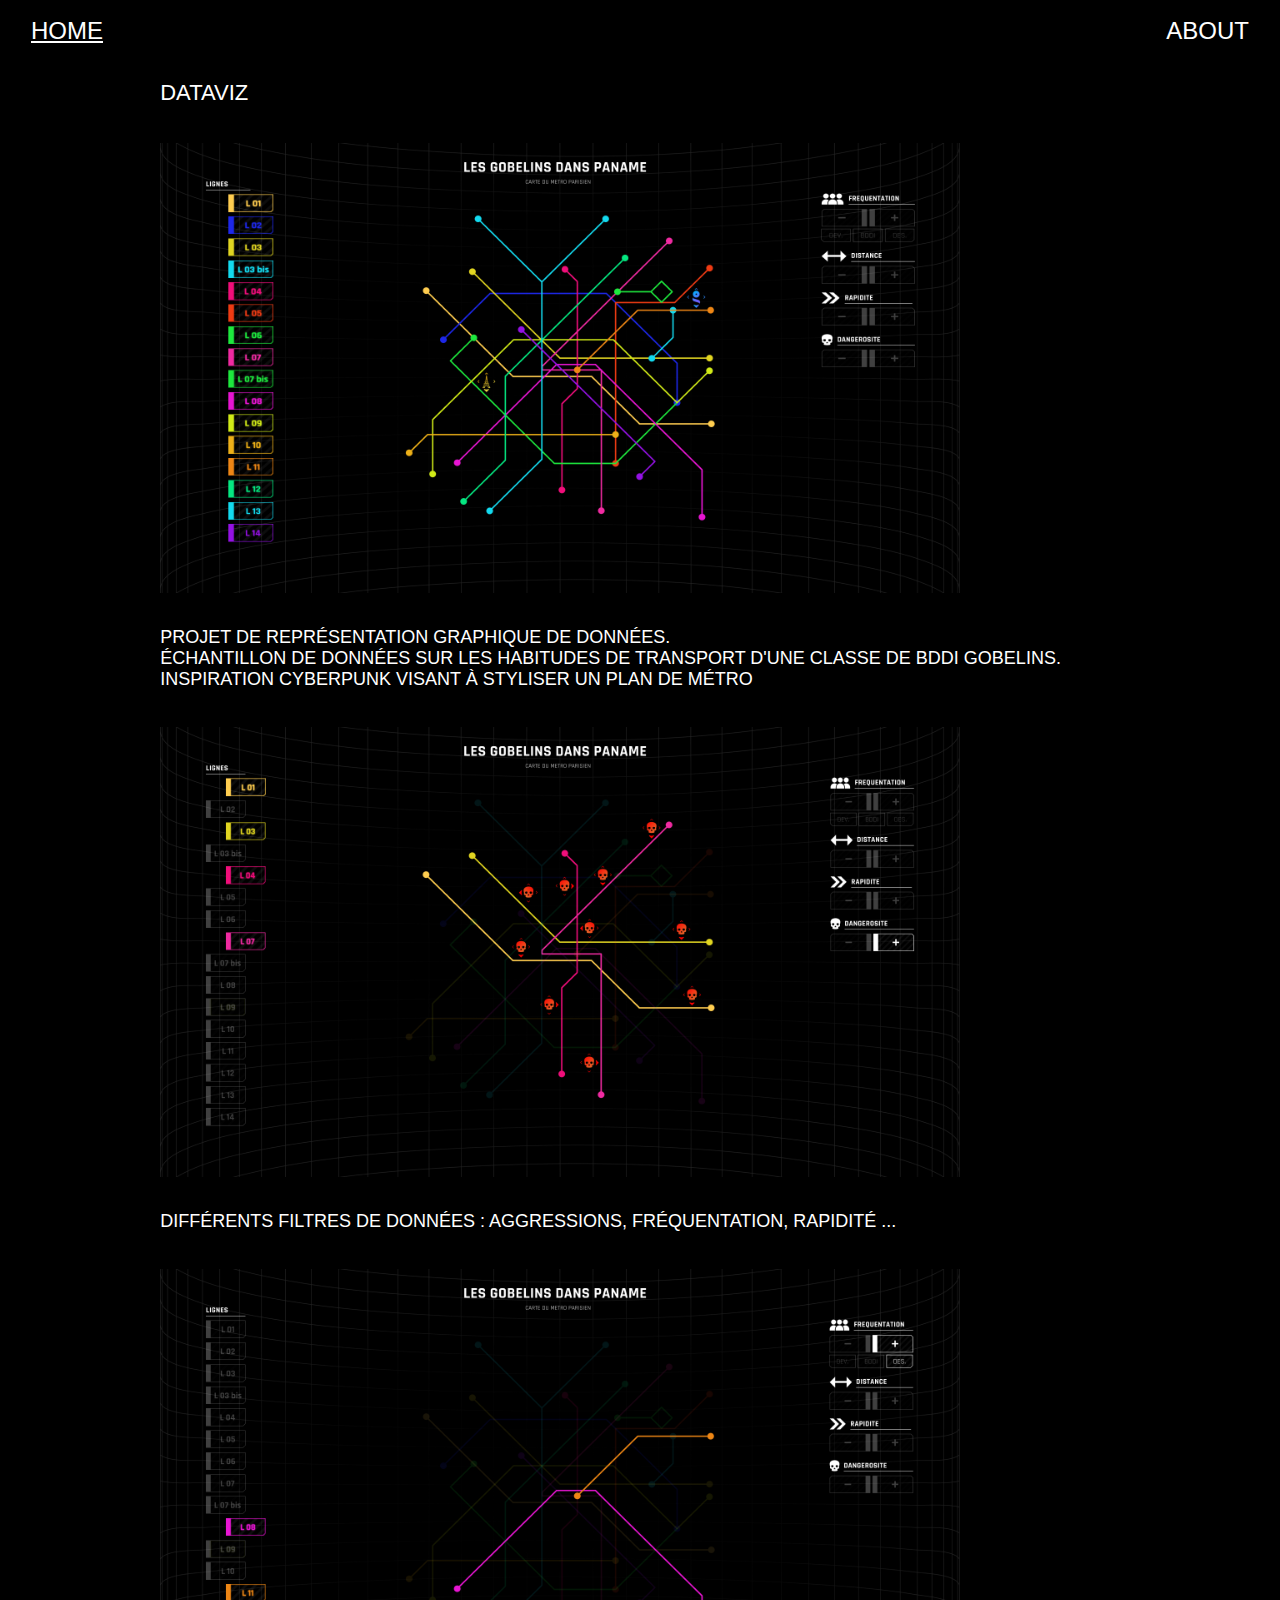
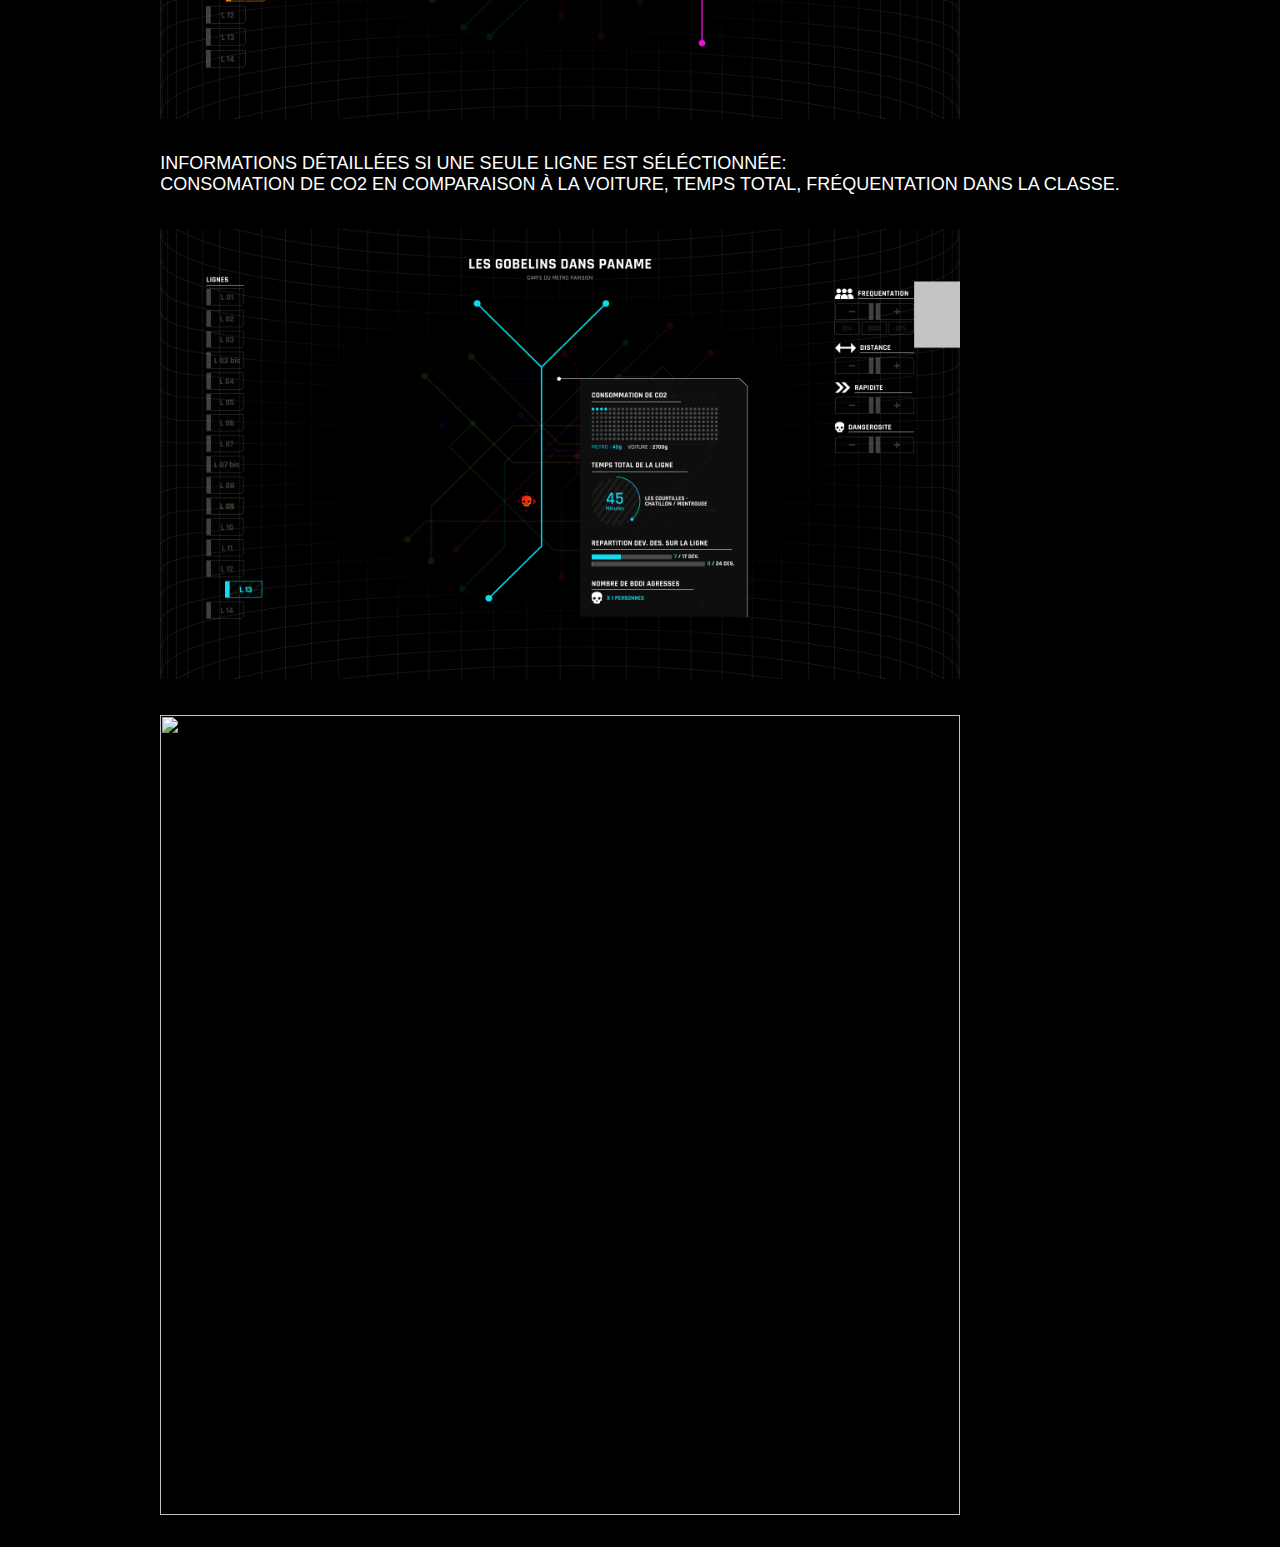
==== Dataviz.html @ bb178be0 "DatavizAdd" ====
<html>

<head>
  <meta charset="utf-8" />
  <link rel="stylesheet" href="styleportfolio.css">
  <title>BC PORTFOLIO</title>
</head>

<body>


    <header>

    <ul class="nav">
      <li>
        <a onclick="showMenu()" href="index.html" class="onglet one">Home</a>
      </li>
      <li>
        <a class="onglet two">about</a>
      </li>
    </ul>

  </header>

<div class="colonne">

  <h2>Dataviz</h2><br>
 <img src="PageDataviz/Carte1full.jpg">
 <p>Projet de représentation graphique de données.<br>
 échantillon de données sur les habitudes de transport d'une classe de BDDI Gobelins.<br>
 Inspiration cyberpunk visant à styliser un plan de métro<br><br></p>
 <img src="PageDataviz/Carte2Aggression.jpg"><br> 
 <p> Différents filtres de données : aggressions, fréquentation, rapidité ...<br><br> </p>
 <img src="PageDataviz/Carte3Frequentation.png"><br> 
 <p>Informations détaillées si une seule ligne est séléctionnée:<br>
    Consomation de co2 en comparaison à la voiture, temps total, fréquentation dans la classe.</p><br>
 <img src="PageDataviz/Carte4Solo.png"><br> <br> <br>
 <img src="pageDataviz/DesignSystem.png">
</div>

</html>
---- styleportfolio.css ----
html {
    height: 100%;
    transition: all 0.5s;
    text-transform: uppercase;
}

text {
    z-index: 2;
}

img{
    width: 800px;
    height: auto;
}

.imgcarre{
width: 400px;
height: auto;
}

.videoDMUN{
    width: 800px;
    height: auto;
    
}

video::-webkit-media-controls-panel {
    display: none !important;
    opacity: 1 !important;}

.colonne{
    width :fit-content;
    margin-left: auto;
    margin-right: auto;
    padding-bottom: 32px;
}

p{
    margin-top: 34px;
    margin-bottom: 16px;
    font-size: 18px;
}

h2{
    font-size: 22px;
    font-weight: normal;
}

video{
    width: 800px;
    height: auto;
    
}

li:nth-child(odd) img{
    right: 36%;
}
body {
    font-family: Arial, Helvetica, sans-serif;
    color: rgb(255, 255, 255);
    background-color: black;
    margin: 0;
    height: 100%;
}

header {
    /*margin: 15px 6px;*/
    padding: 15px 6px;
    z-index: 2px;
}

.Landing {
    position: absolute;
    width: 100%;
    height: 100%;
    z-index: -1;
}

.opacite {
    background: radial-gradient(circle, rgba(0, 0, 0, 0) 25%, rgb(2, 2, 2) 70%);
    height: 100%;
    width: 100%;
    z-index: -0.99;
    position: absolute;
}

.bruit {
    position: fixed;
    z-index: -1;
}

@media (min-aspect-ratio: 16/9) {
    .bruit{
        width: 100%;
        height: auto;
    }
}

@media (max-aspect-ratio: 16/9) {
    .bruit{
        width: auto;
        height: 100%;
    }
}




.nav {
    display: flex;
    flex-wrap: wrap;
    z-index: 10;
    font-size: 24px;
    resize: none;
}
    

ul {
    text-transform: uppercase;
    text-decoration: none;
    list-style: none;
    margin: 0;
    padding: 0;
    display: flex;
    flex-direction: row;
    justify-content: space-between;

}

li {
   margin: 2px 25px;
}

a {
    color: rgb(255, 255, 255);
}

a:hover {
    color: #ffffff;
}

.project a{
    color: rgb(0, 0, 0);
    text-decoration: auto;
    -webkit-text-stroke: 0.5px white;
    transition: color 0.5s;
    
}

.project a:hover{
    color: #ffffff;
    -webkit-text-stroke: 0px white;
}

.onglet {
    transition: all 0.5s;
}

.one:hover {
    transition: all 0.5s;
    color: rgb(255, 255, 255);
    text-decoration: line-through rgb(255, 255, 255);
}

.two:hover {
    transition: all 0.5s;
    color: rgb(255, 255, 255);
    text-decoration: line-through rgb(255, 255, 255);
}

.three:hover {
    transition: all 0.5s;
    color: rgb(255, 255, 255);
    text-decoration: line-through rgb(255, 255, 255);
}

.contact {
    position: absolute;
    bottom: 15px;
    right: 6px;
}

.logo {
    color: rgb(122, 122, 122);
}

main {z-index: 1;
    display: flex;
    opacity: 0;
    transition: opacity 1s;
    flex-direction: column;
    justify-content: space-around;
    height: 100%;
    position: absolute;
    pointer-events: none;
}
.mainopen{
    opacity: 1;
    display: flex;
    pointer-events: all;
}

.project {
    margin-top: 15px;
    line-height: 80px;
    font-weight: 900;
    font-size: calc(8vw + 5px);
    display: flex;
    flex-direction: column;
    -webkit-text-stroke: 0.5px rgb(255, 255, 255);
    color: black;
    transition: all 0.5s;
}

#un {
    transition: all 0.5s;
}
#deux {
    transition: all 0.5s;
}

#trois {
    transition: all 0.5s;
}

#quatre {
    transition: all 0.5s;
}

#cinq {
    transition: all 0.5s;
}

#six {
    transition: all 0.5s;
}

#sept {
    transition: all 0.5s;
}

#un:hover {
    color: #ffffff!important;
}

#un:hover img {
    opacity: 0.6;
    transform: rotate(-13deg) scale(1.5);
}

#deux:hover {
    color: #ffffff;
}

#deux:hover img{
    opacity: 0.6;
    transform: rotate(-13deg) scale(1.5);
}

#trois:hover {
    color: #ffffff;
}
#trois:hover img{
    opacity: 0.6;
    transform: rotate(-13deg) scale(1.5);
}

#quatre:hover {
    color: #ffffff;
}
#quatre:hover img{
    opacity: 0.6;
    transform: rotate(-13deg) scale(1.5);
}

#cinq:hover {
    color: #ffffff;
}
#cinq:hover img{
    opacity: 0.6;
    transform: rotate(-13deg) scale(1.5);
}

#six:hover {
    color: #ffffff;
}
#six:hover img{
    opacity: 0.6;
    transform: rotate(-13deg) scale(1.5);
}


#sept:hover {
    color: #ffffff;
}
#sept:hover img{
    opacity: 0.6;
    transform: rotate(-13deg) scale(1.5);
}


::selection {
    background-color: rgba(255, 255, 255, 0.5);
}

.banner{
    height: 50%;
    width: 100%;
    background-color: crimson;
}

img.banner{
    position: relative;
    left: 50%;
    transform: translate(-50%, 0);
    -ms-transform: translate(-50%, 0);
    -webkit-transform: translate(-50%, 0);
}

.underline {
    text-decoration: underline;
}

.diapo {
    height: 50%;
    width: 50%;
    background-color: aqua;
}

::-webkit-scrollbar{background-color: transparent;width: 5px;height: 0px;}
::-webkit-scrollbar-thumb{background:#ffffff}
::-webkit-scrollbar-thumb:hover{background:#ffffff}
::-webkit-scrollbar-thumb:active{background: #ffffff}
::-webkit-scrollbar-thumb:horizontal{background: transparent}
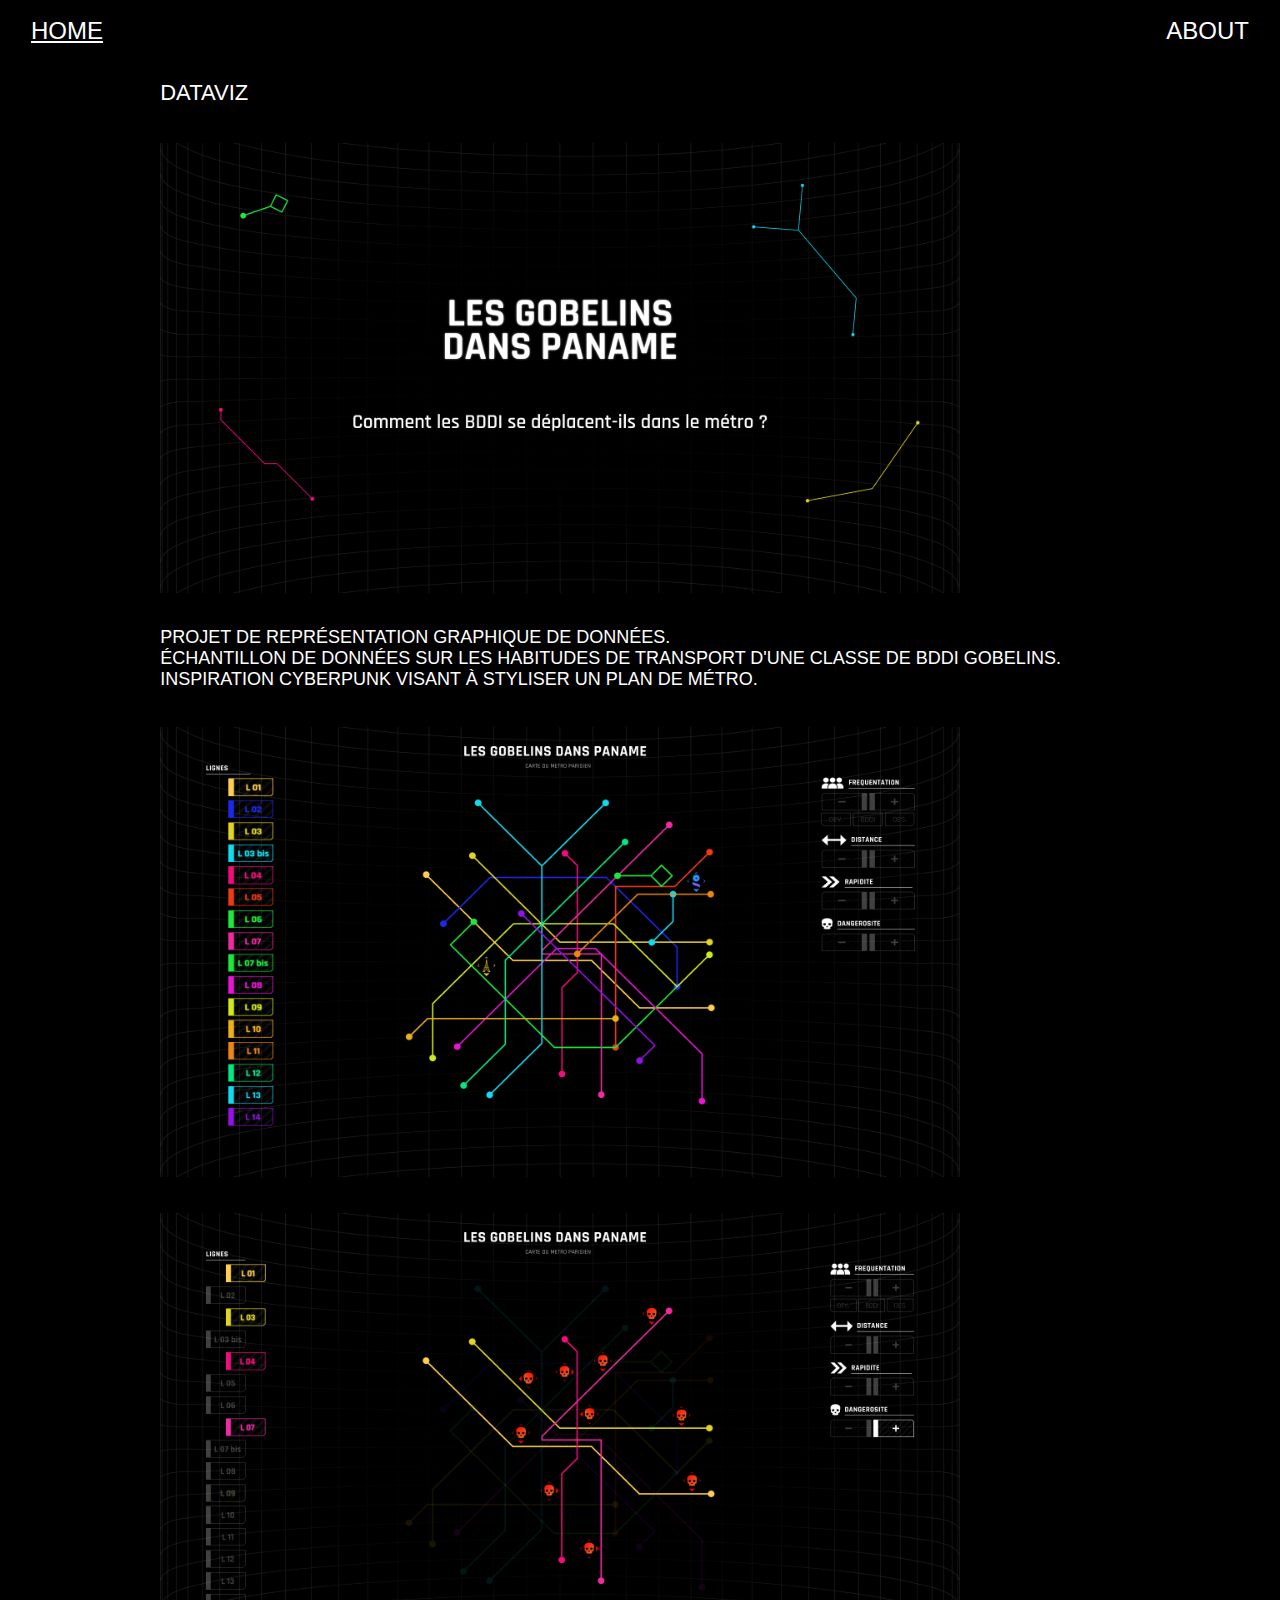
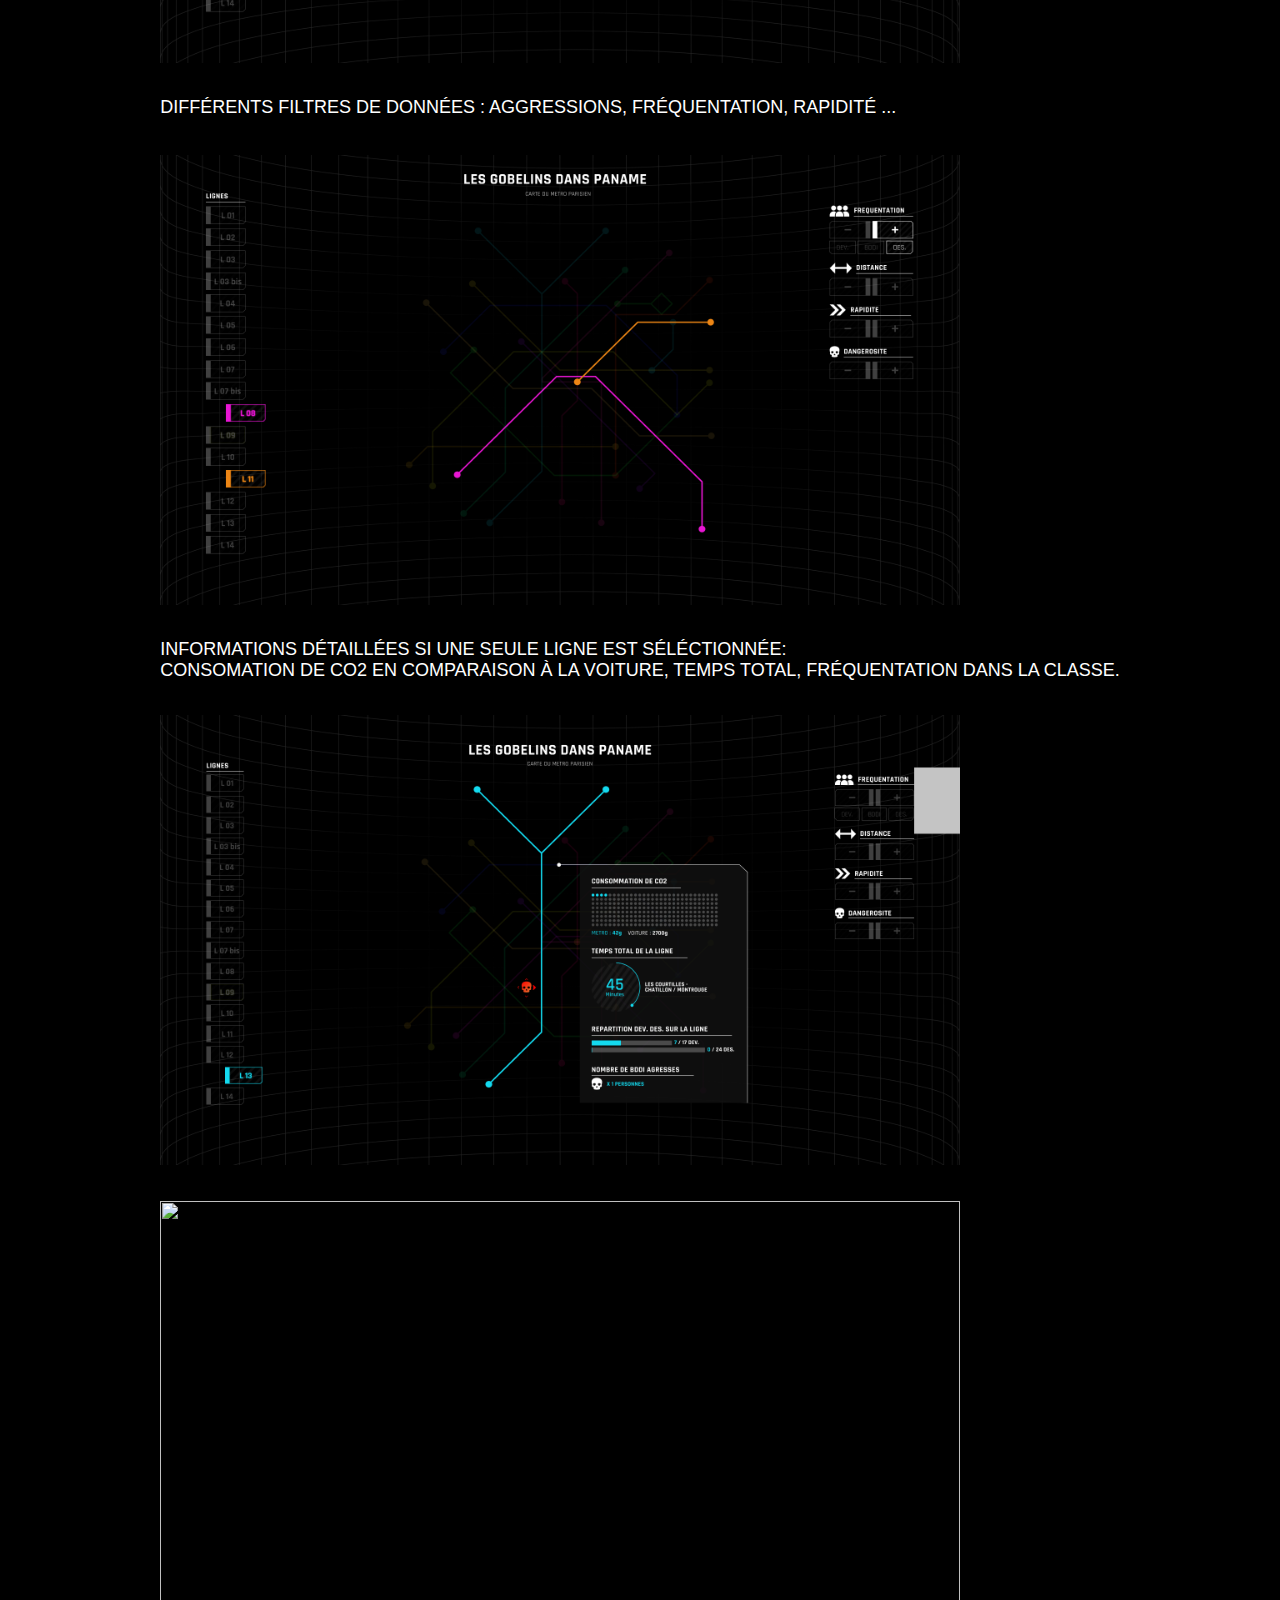
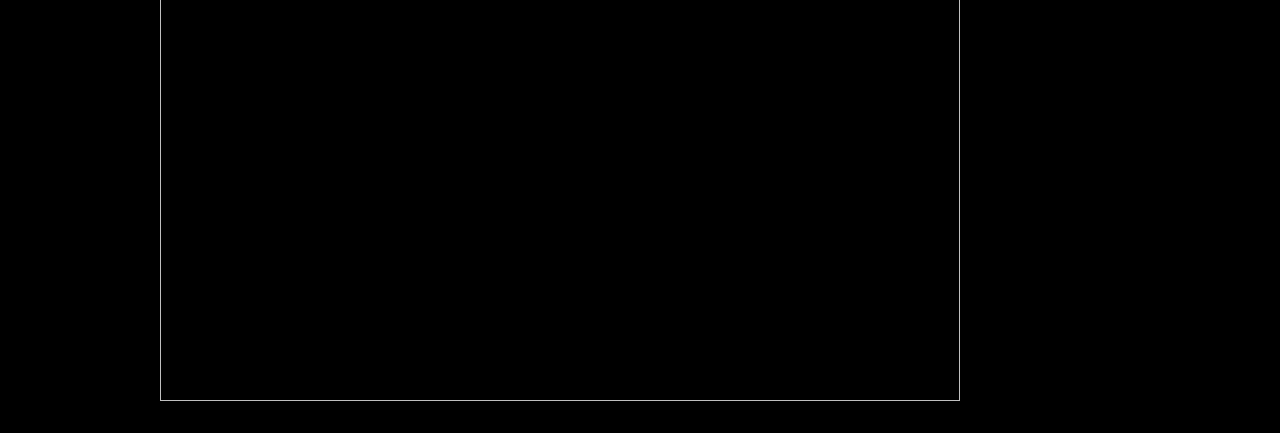
==== commit fc5d6e9d: "Dataviz2" ====
--- a/Dataviz.html
+++ b/Dataviz.html
@@ -25,10 +25,11 @@
 <div class="colonne">
 
   <h2>Dataviz</h2><br>
- <img src="PageDataviz/Carte1full.jpg">
+ <img src="PageDataviz/Cover.png">
  <p>Projet de représentation graphique de données.<br>
  échantillon de données sur les habitudes de transport d'une classe de BDDI Gobelins.<br>
- Inspiration cyberpunk visant à styliser un plan de métro<br><br></p>
+ Inspiration cyberpunk visant à styliser un plan de métro.<br><br></p>
+ <img src="PageDataviz/Carte1full.jpg"><br> <br> <br>
  <img src="PageDataviz/Carte2Aggression.jpg"><br> 
  <p> Différents filtres de données : aggressions, fréquentation, rapidité ...<br><br> </p>
  <img src="PageDataviz/Carte3Frequentation.png"><br> 
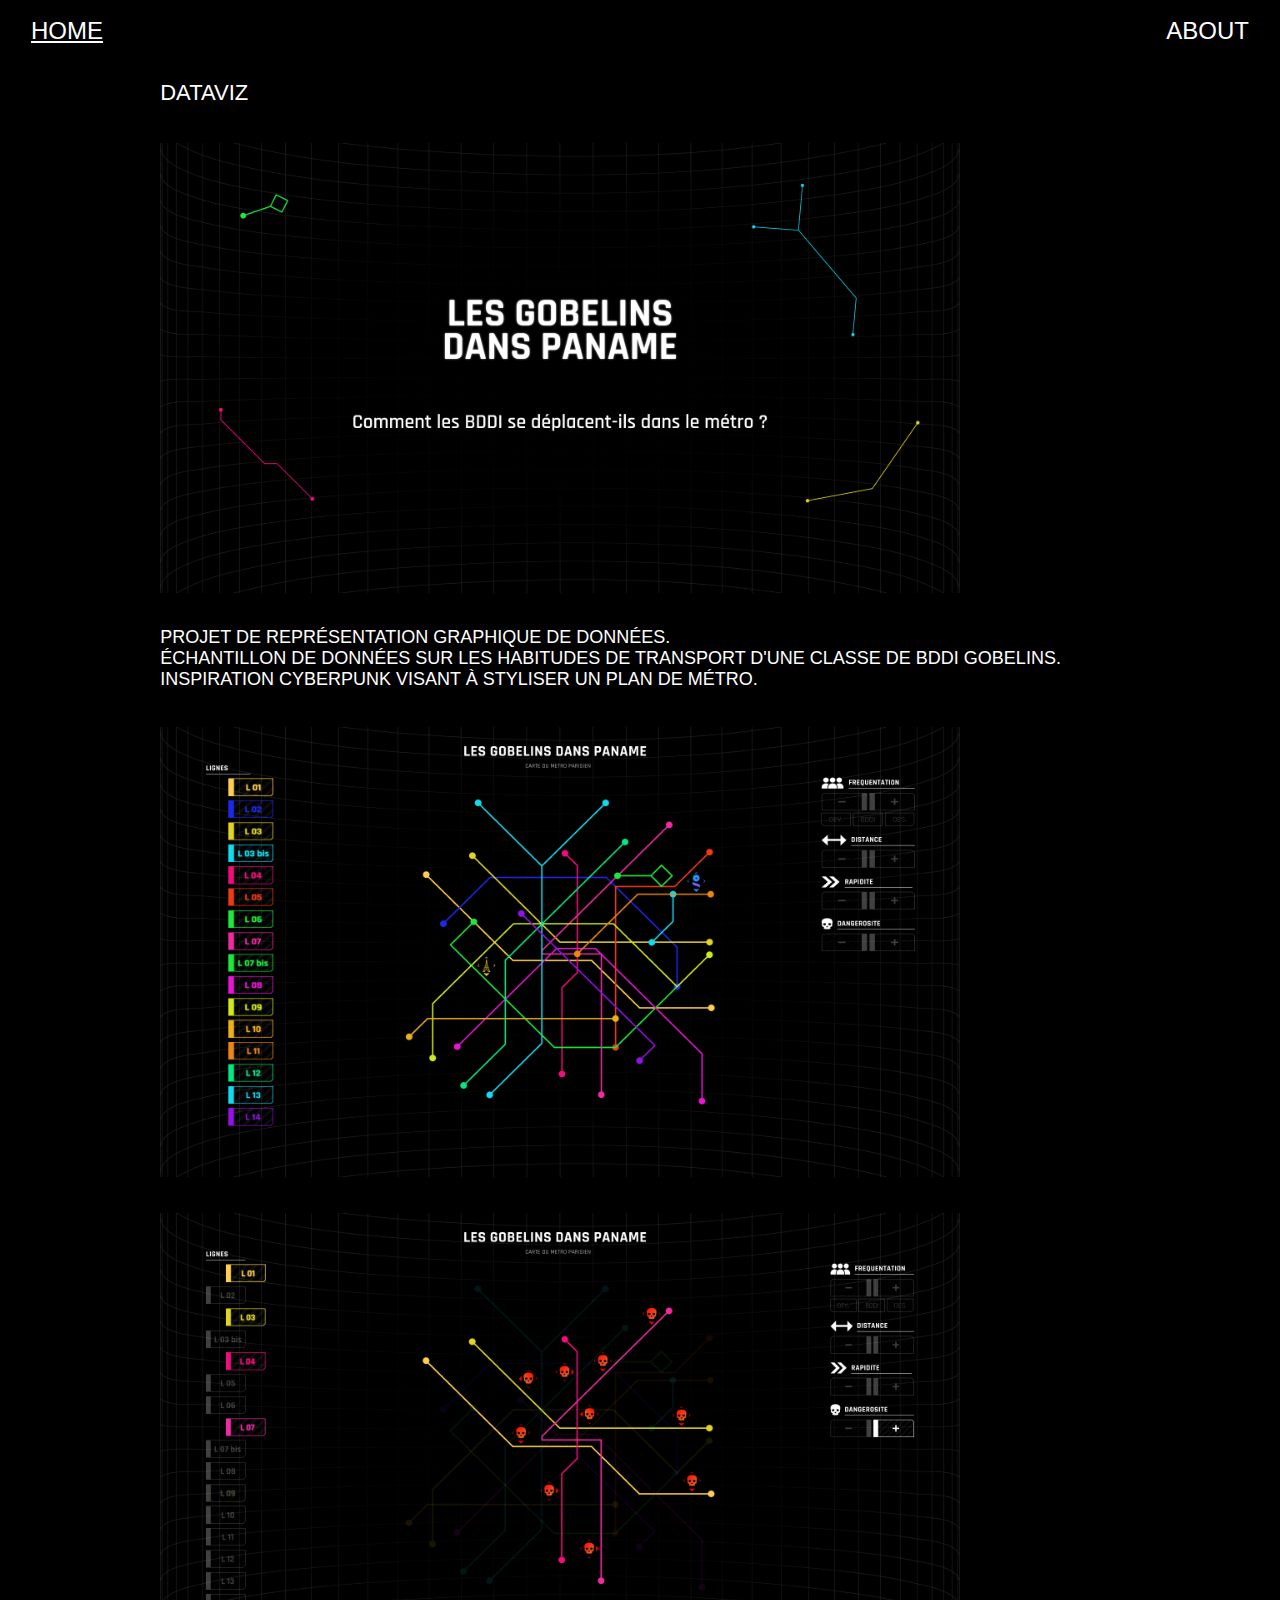
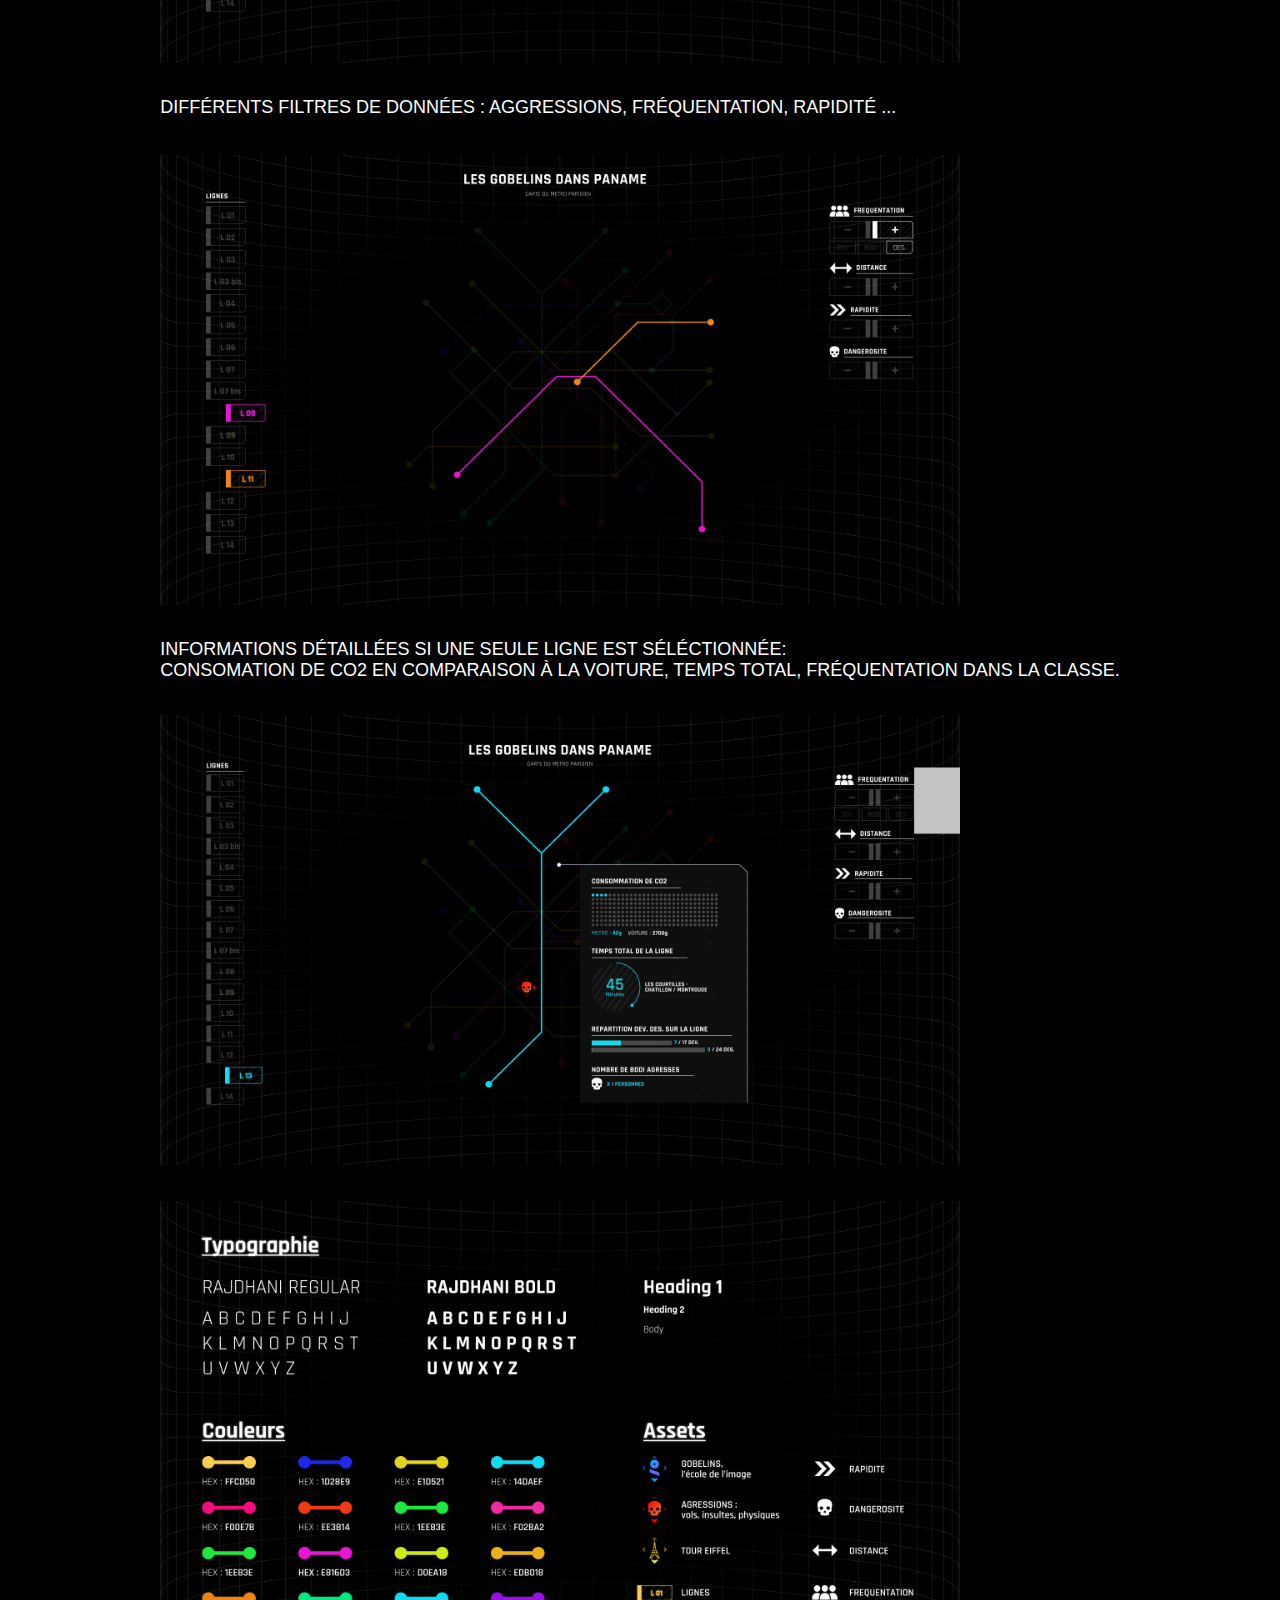
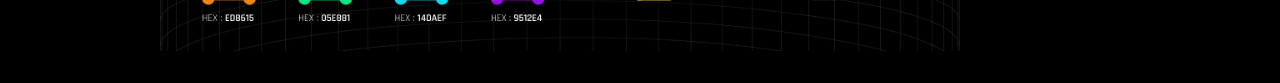
==== commit f5a1df2a: "BUGvideos" ====
--- a/Dataviz.html
+++ b/Dataviz.html
@@ -36,7 +36,7 @@
  <p>Informations détaillées si une seule ligne est séléctionnée:<br>
     Consomation de co2 en comparaison à la voiture, temps total, fréquentation dans la classe.</p><br>
  <img src="PageDataviz/Carte4Solo.png"><br> <br> <br>
- <img src="pageDataviz/DesignSystem.png">
+ <img src="PageDataviz/DesignSystem2.jpg">
 </div>
-
+ 
 </html>